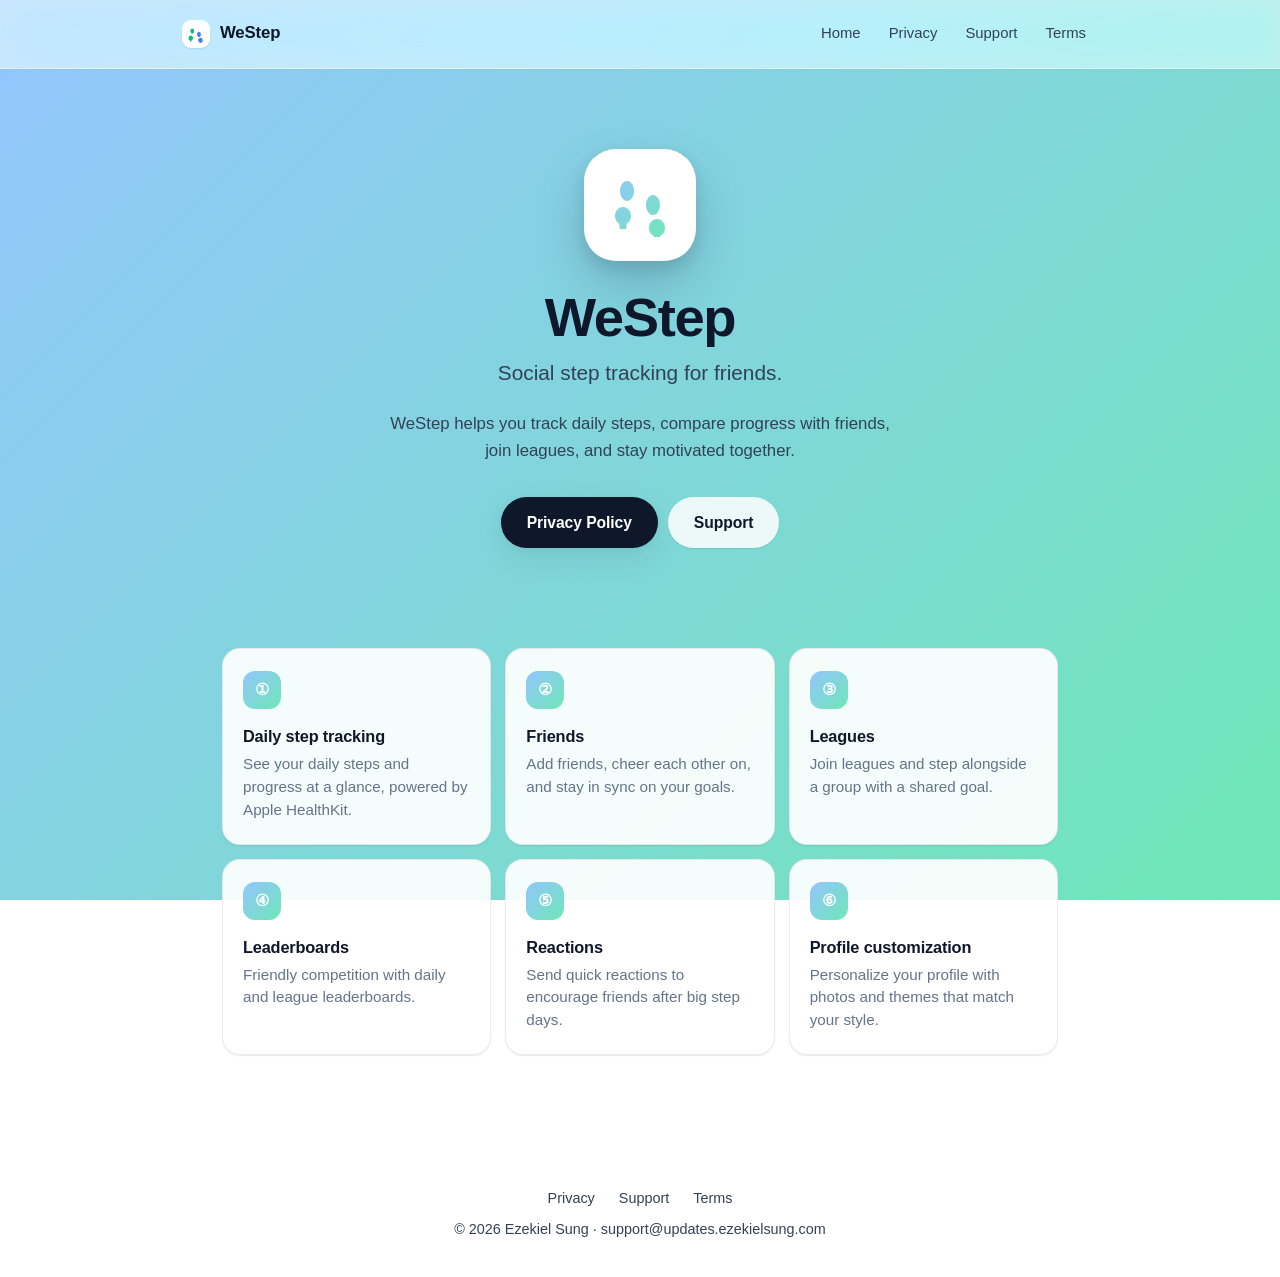
==== westep/index.html @ 593b80b9 "privacy stuff" ====
<!DOCTYPE html>
<html lang="en">
<head>
  <meta charset="UTF-8" />
  <meta name="viewport" content="width=device-width, initial-scale=1" />
  <title>WeStep — Social step tracking for friends</title>
  <meta name="description" content="WeStep helps you track daily steps, compare progress with friends, join leagues, and stay motivated together." />
  <meta name="theme-color" content="#93C5FD" />
  <meta property="og:title" content="WeStep — Social step tracking for friends" />
  <meta property="og:description" content="Track daily steps, compare progress with friends, join leagues, and stay motivated together." />
  <meta property="og:type" content="website" />
  <meta property="og:url" content="https://ezekielsung.com/westep/" />
  <link rel="stylesheet" href="styles.css" />
</head>
<body>
  <header class="site-header">
    <div class="wrap">
      <a class="brand" href="./" aria-label="WeStep home">
        <span class="brand-mark" aria-hidden="true">
          <svg width="18" height="18" viewBox="0 0 24 24" fill="none" xmlns="http://www.w3.org/2000/svg">
            <path d="M7 4.5C8.38 4.5 9.5 6.07 9.5 8C9.5 9.93 8.38 11.5 7 11.5C5.62 11.5 4.5 9.93 4.5 8C4.5 6.07 5.62 4.5 7 4.5Z" fill="#10B981"/>
            <path d="M16 9C17.38 9 18.5 10.57 18.5 12.5C18.5 14.43 17.38 16 16 16C14.62 16 13.5 14.43 13.5 12.5C13.5 10.57 14.62 9 16 9Z" fill="#3B82F6"/>
            <path d="M5 14C6.66 14 8 15.57 8 17.5C8 18.88 7.18 20.04 6 20.36V21.5C6 21.78 5.78 22 5.5 22H4.5C4.22 22 4 21.78 4 21.5V20.36C2.82 20.04 2 18.88 2 17.5C2 15.57 3.34 14 5 14Z" fill="#10B981"/>
            <path d="M18 17C19.66 17 21 18.57 21 20.5C21 21.88 20.18 23.04 19 23.36V23.5C19 23.78 18.78 24 18.5 24H17.5C17.22 24 17 23.78 17 23.5V23.36C15.82 23.04 15 21.88 15 20.5C15 18.57 16.34 17 18 17Z" fill="#3B82F6"/>
          </svg>
        </span>
        WeStep
      </a>
      <nav class="nav" aria-label="Primary">
        <a href="./">Home</a>
        <a href="privacy/">Privacy</a>
        <a href="support/">Support</a>
        <a href="terms/">Terms</a>
      </nav>
    </div>
  </header>

  <main>
    <section class="hero">
      <div class="hero-logo" aria-hidden="true">
        <svg width="64" height="64" viewBox="0 0 64 64" fill="none" xmlns="http://www.w3.org/2000/svg">
          <defs>
            <linearGradient id="hg" x1="0" y1="0" x2="64" y2="64" gradientUnits="userSpaceOnUse">
              <stop stop-color="#93C5FD"/>
              <stop offset="1" stop-color="#6EE7B7"/>
            </linearGradient>
          </defs>
          <path d="M19 8C22.87 8 26 12.48 26 18C26 23.52 22.87 28 19 28C15.13 28 12 23.52 12 18C12 12.48 15.13 8 19 8Z" fill="url(#hg)"/>
          <path d="M45 22C48.87 22 52 26.48 52 32C52 37.52 48.87 42 45 42C41.13 42 38 37.52 38 32C38 26.48 41.13 22 45 22Z" fill="url(#hg)"/>
          <path d="M15 34C19.42 34 23 38.03 23 43C23 46.55 21.13 49.55 18.5 50.85V55C18.5 55.55 18.05 56 17.5 56H12.5C11.95 56 11.5 55.55 11.5 55V50.85C8.87 49.55 7 46.55 7 43C7 38.03 10.58 34 15 34Z" fill="url(#hg)"/>
          <path d="M49 46C53.42 46 57 50.03 57 55C57 58.55 55.13 61.55 52.5 62.85V63C52.5 63.55 52.05 64 51.5 64H46.5C45.95 64 45.5 63.55 45.5 63V62.85C42.87 61.55 41 58.55 41 55C41 50.03 44.58 46 49 46Z" fill="url(#hg)"/>
        </svg>
      </div>
      <h1>WeStep</h1>
      <p class="tagline">Social step tracking for friends.</p>
      <p class="lede">WeStep helps you track daily steps, compare progress with friends, join leagues, and stay motivated together.</p>
      <div class="btn-row">
        <a class="btn btn-primary" href="privacy/">Privacy Policy</a>
        <a class="btn btn-secondary" href="support/">Support</a>
      </div>
    </section>

    <section class="feature-grid" aria-label="Features">
      <div class="feature">
        <div class="feature-icon" aria-hidden="true">①</div>
        <h3>Daily step tracking</h3>
        <p>See your daily steps and progress at a glance, powered by Apple HealthKit.</p>
      </div>
      <div class="feature">
        <div class="feature-icon" aria-hidden="true">②</div>
        <h3>Friends</h3>
        <p>Add friends, cheer each other on, and stay in sync on your goals.</p>
      </div>
      <div class="feature">
        <div class="feature-icon" aria-hidden="true">③</div>
        <h3>Leagues</h3>
        <p>Join leagues and step alongside a group with a shared goal.</p>
      </div>
      <div class="feature">
        <div class="feature-icon" aria-hidden="true">④</div>
        <h3>Leaderboards</h3>
        <p>Friendly competition with daily and league leaderboards.</p>
      </div>
      <div class="feature">
        <div class="feature-icon" aria-hidden="true">⑤</div>
        <h3>Reactions</h3>
        <p>Send quick reactions to encourage friends after big step days.</p>
      </div>
      <div class="feature">
        <div class="feature-icon" aria-hidden="true">⑥</div>
        <h3>Profile customization</h3>
        <p>Personalize your profile with photos and themes that match your style.</p>
      </div>
    </section>
  </main>

  <footer class="site-footer">
    <div class="footer-links">
      <a href="privacy/">Privacy</a>
      <a href="support/">Support</a>
      <a href="terms/">Terms</a>
    </div>
    <div>&copy; 2026 Ezekiel Sung &middot; <a href="mailto:support@updates.ezekielsung.com">support@updates.ezekielsung.com</a></div>
  </footer>
</body>
</html>
---- westep/styles.css ----
:root {
  --grad-start: #93C5FD;
  --grad-end: #6EE7B7;
  --ink: #0F172A;
  --ink-soft: #334155;
  --muted: #64748B;
  --surface: #FFFFFF;
  --surface-2: #F8FAFC;
  --border: rgba(15, 23, 42, 0.08);
  --accent: #10B981;
  --accent-ink: #047857;
  --shadow-sm: 0 1px 2px rgba(15, 23, 42, 0.06), 0 1px 1px rgba(15, 23, 42, 0.04);
  --shadow-md: 0 10px 30px rgba(15, 23, 42, 0.08), 0 2px 6px rgba(15, 23, 42, 0.04);
  --shadow-lg: 0 30px 60px rgba(15, 23, 42, 0.12), 0 8px 20px rgba(15, 23, 42, 0.06);
  --radius-sm: 12px;
  --radius: 18px;
  --radius-lg: 28px;
}

* { box-sizing: border-box; }

html { -webkit-text-size-adjust: 100%; }

body {
  margin: 0;
  min-height: 100vh;
  font-family: -apple-system, BlinkMacSystemFont, "SF Pro Text", "Segoe UI", Roboto, "Helvetica Neue", Arial, sans-serif;
  color: var(--ink);
  line-height: 1.6;
  font-size: 17px;
  background: linear-gradient(135deg, var(--grad-start) 0%, var(--grad-end) 100%);
  background-attachment: fixed;
  -webkit-font-smoothing: antialiased;
  -moz-osx-font-smoothing: grayscale;
}

a {
  color: var(--accent-ink);
  text-decoration: none;
  transition: color 0.15s ease;
}

a:hover, a:focus { color: var(--ink); text-decoration: underline; }

/* ---------- Header ---------- */
.site-header {
  position: sticky;
  top: 0;
  z-index: 20;
  backdrop-filter: saturate(160%) blur(14px);
  -webkit-backdrop-filter: saturate(160%) blur(14px);
  background: rgba(255, 255, 255, 0.55);
  border-bottom: 1px solid rgba(255, 255, 255, 0.4);
}

.site-header .wrap {
  max-width: 960px;
  margin: 0 auto;
  padding: 14px 22px;
  display: flex;
  flex-wrap: wrap;
  align-items: center;
  justify-content: space-between;
  gap: 12px;
}

.brand {
  display: inline-flex;
  align-items: center;
  gap: 10px;
  font-weight: 700;
  font-size: 1.05rem;
  letter-spacing: -0.01em;
  color: var(--ink);
}

.brand-mark {
  width: 28px;
  height: 28px;
  border-radius: 9px;
  background: #fff;
  display: inline-flex;
  align-items: center;
  justify-content: center;
  box-shadow: var(--shadow-sm);
}

.brand-mark svg { display: block; }

.nav {
  display: flex;
  flex-wrap: wrap;
  gap: 4px;
}

.nav a {
  font-size: 0.93rem;
  color: var(--ink-soft);
  padding: 8px 12px;
  border-radius: 999px;
  font-weight: 500;
  transition: background 0.15s ease, color 0.15s ease;
}

.nav a:hover, .nav a:focus {
  background: rgba(255, 255, 255, 0.6);
  color: var(--ink);
  text-decoration: none;
}

/* ---------- Main ---------- */
main {
  max-width: 880px;
  margin: 0 auto;
  padding: 56px 22px 64px;
}

/* ---------- Hero (landing) ---------- */
.hero {
  text-align: center;
  padding: 24px 0 40px;
}

.hero-logo {
  width: 112px;
  height: 112px;
  margin: 0 auto 28px;
  border-radius: 32px;
  background: #fff;
  display: flex;
  align-items: center;
  justify-content: center;
  box-shadow:
    0 24px 50px rgba(15, 23, 42, 0.18),
    0 8px 16px rgba(15, 23, 42, 0.10);
}

.hero-logo svg { display: block; }

.hero h1 {
  font-size: clamp(2.4rem, 6vw, 3.4rem);
  margin: 0 0 10px;
  color: var(--ink);
  letter-spacing: -0.025em;
  font-weight: 700;
  line-height: 1.05;
}

.tagline {
  font-size: clamp(1.1rem, 2.4vw, 1.3rem);
  color: var(--ink-soft);
  margin: 0 auto 22px;
  font-weight: 500;
  max-width: 30ch;
}

.lede {
  font-size: 1.05rem;
  color: var(--ink-soft);
  margin: 0 auto 32px;
  max-width: 56ch;
}

/* ---------- Buttons ---------- */
.btn-row {
  display: flex;
  flex-wrap: wrap;
  gap: 10px;
  justify-content: center;
  margin: 0 0 12px;
}

.btn {
  display: inline-flex;
  align-items: center;
  justify-content: center;
  padding: 13px 26px;
  border-radius: 999px;
  font-weight: 600;
  font-size: 0.98rem;
  letter-spacing: -0.005em;
  border: none;
  cursor: pointer;
  transition: transform 0.15s ease, box-shadow 0.15s ease, background 0.15s ease;
}

.btn-primary {
  background: var(--ink);
  color: #fff;
  box-shadow: var(--shadow-md);
}
.btn-primary:hover, .btn-primary:focus {
  background: #0B1220;
  color: #fff;
  text-decoration: none;
  transform: translateY(-1px);
  box-shadow: var(--shadow-lg);
}

.btn-secondary {
  background: rgba(255, 255, 255, 0.85);
  color: var(--ink);
  box-shadow: var(--shadow-sm);
}
.btn-secondary:hover, .btn-secondary:focus {
  background: #fff;
  color: var(--ink);
  text-decoration: none;
  transform: translateY(-1px);
  box-shadow: var(--shadow-md);
}

/* ---------- Feature grid ---------- */
.feature-grid {
  display: grid;
  grid-template-columns: repeat(auto-fit, minmax(220px, 1fr));
  gap: 14px;
  margin: 48px 0 0;
}

.feature {
  background: rgba(255, 255, 255, 0.92);
  border: 1px solid var(--border);
  border-radius: var(--radius);
  padding: 22px 20px;
  box-shadow: var(--shadow-sm);
  transition: transform 0.2s ease, box-shadow 0.2s ease;
}

.feature:hover {
  transform: translateY(-2px);
  box-shadow: var(--shadow-md);
}

.feature-icon {
  width: 38px;
  height: 38px;
  border-radius: 12px;
  background: linear-gradient(135deg, var(--grad-start), var(--grad-end));
  display: inline-flex;
  align-items: center;
  justify-content: center;
  margin-bottom: 14px;
  color: #fff;
  font-weight: 700;
  font-size: 1rem;
}

.feature h3 {
  margin: 0 0 4px;
  font-size: 1.02rem;
  color: var(--ink);
  font-weight: 600;
  letter-spacing: -0.01em;
}

.feature p {
  margin: 0;
  font-size: 0.95rem;
  color: var(--muted);
  line-height: 1.5;
}

/* ---------- Content pages ---------- */
.page {
  background: #fff;
  border-radius: var(--radius-lg);
  padding: 44px clamp(22px, 5vw, 48px);
  box-shadow: var(--shadow-md);
}

.page h1 {
  font-size: clamp(1.9rem, 4vw, 2.4rem);
  margin: 0 0 6px;
  color: var(--ink);
  letter-spacing: -0.02em;
  font-weight: 700;
  line-height: 1.15;
}

.page .meta {
  color: var(--muted);
  font-size: 0.92rem;
  margin: 0 0 32px;
}

.page h2 {
  font-size: 1.2rem;
  margin: 36px 0 10px;
  color: var(--ink);
  font-weight: 600;
  letter-spacing: -0.01em;
}

.page h3 {
  font-size: 1.02rem;
  margin: 22px 0 6px;
  color: var(--ink);
  font-weight: 600;
}

.page p, .page li {
  font-size: 1rem;
  color: var(--ink-soft);
}

.page strong { color: var(--ink); }

.page ul, .page ol { padding-left: 22px; }

.page li { margin-bottom: 6px; }

.page a { color: var(--accent-ink); font-weight: 500; }

.callout {
  background: linear-gradient(135deg, rgba(147, 197, 253, 0.16), rgba(110, 231, 183, 0.16));
  border: 1px solid rgba(15, 23, 42, 0.06);
  border-radius: var(--radius);
  padding: 16px 20px;
  margin: 20px 0;
}

.callout p { margin: 0; color: var(--ink); }

/* ---------- Footer ---------- */
.site-footer {
  margin-top: 40px;
  padding: 28px 22px 36px;
  text-align: center;
  color: var(--ink-soft);
  font-size: 0.9rem;
}

.site-footer a { color: var(--ink-soft); font-weight: 500; }
.site-footer a:hover { color: var(--ink); }

.site-footer .footer-links { margin-bottom: 8px; }
.site-footer .footer-links a { margin: 0 10px; }

/* ---------- Mobile ---------- */
@media (max-width: 560px) {
  main { padding: 36px 18px 48px; }
  .page { padding: 32px 22px; border-radius: 22px; }
  .hero { padding: 12px 0 28px; }
  .hero-logo { width: 96px; height: 96px; border-radius: 28px; margin-bottom: 22px; }
  .site-header .wrap { padding: 12px 16px; }
  .nav a { padding: 6px 10px; font-size: 0.9rem; }
}
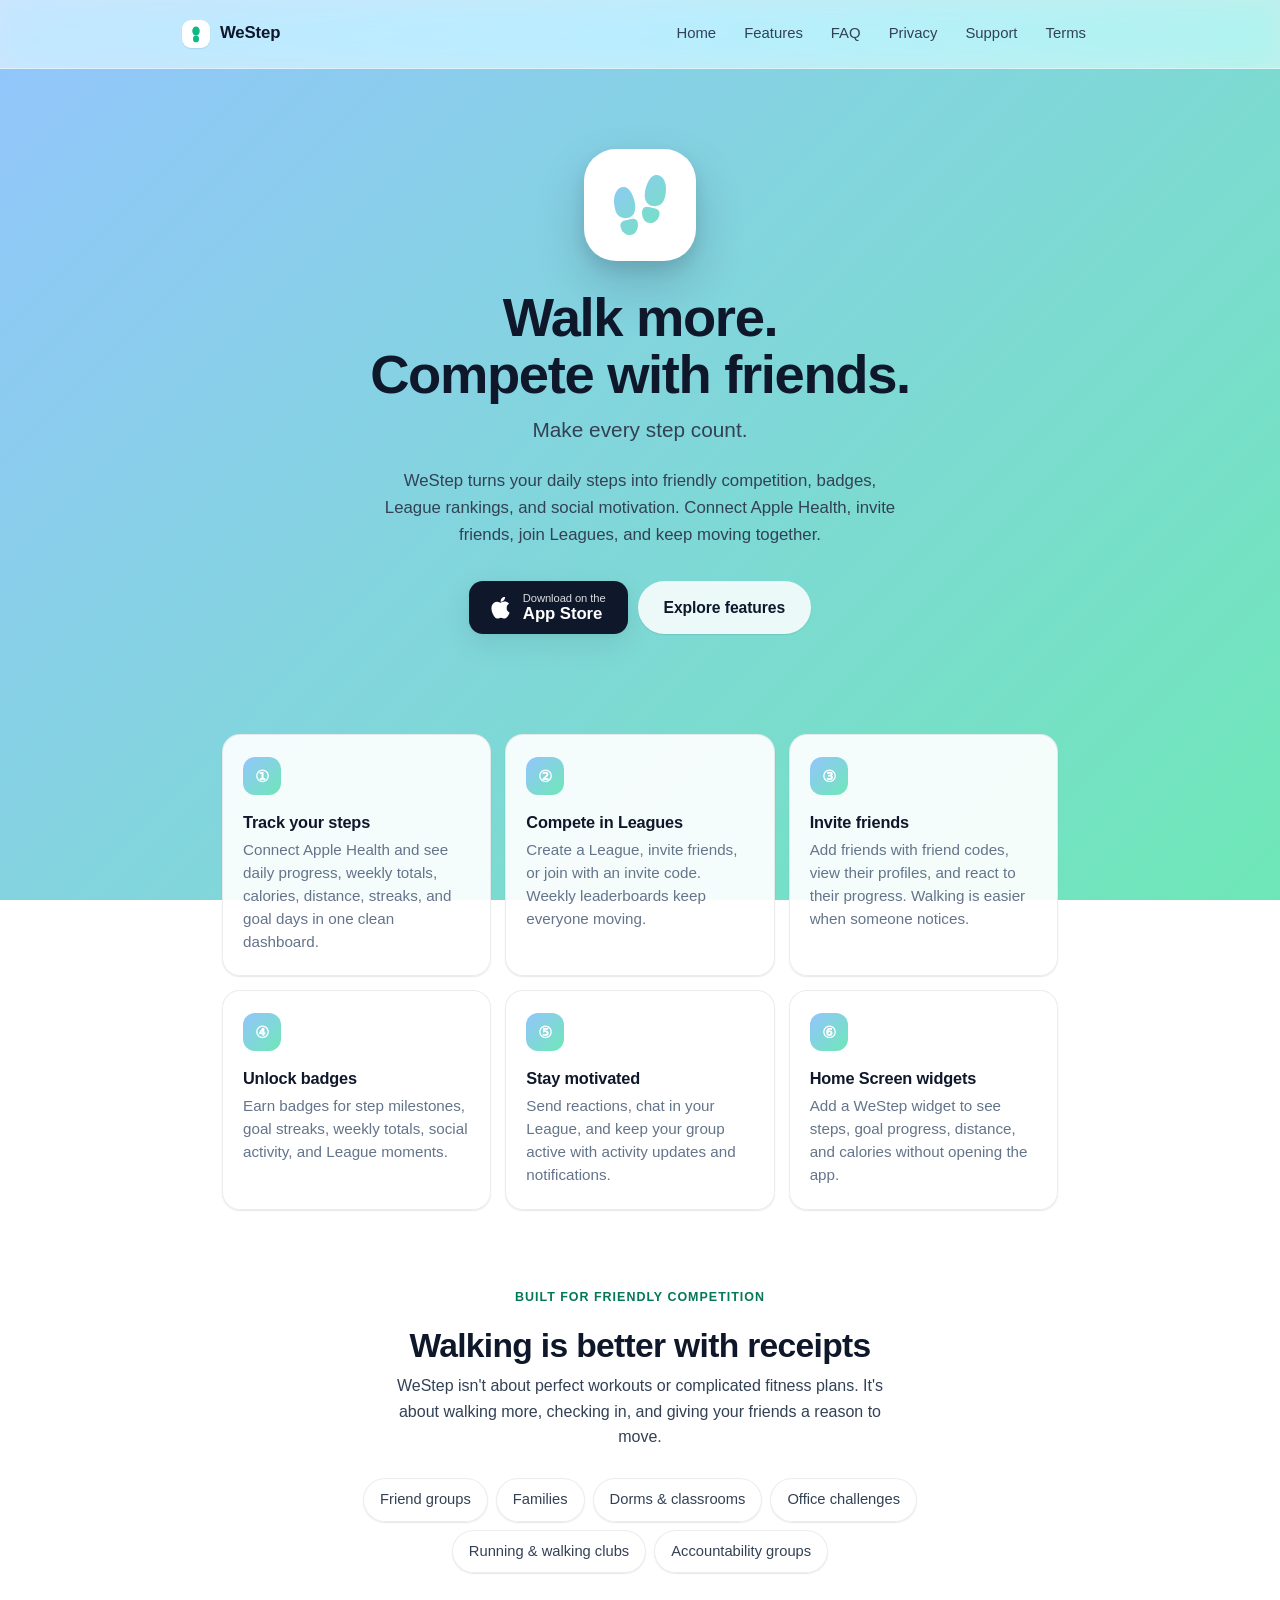
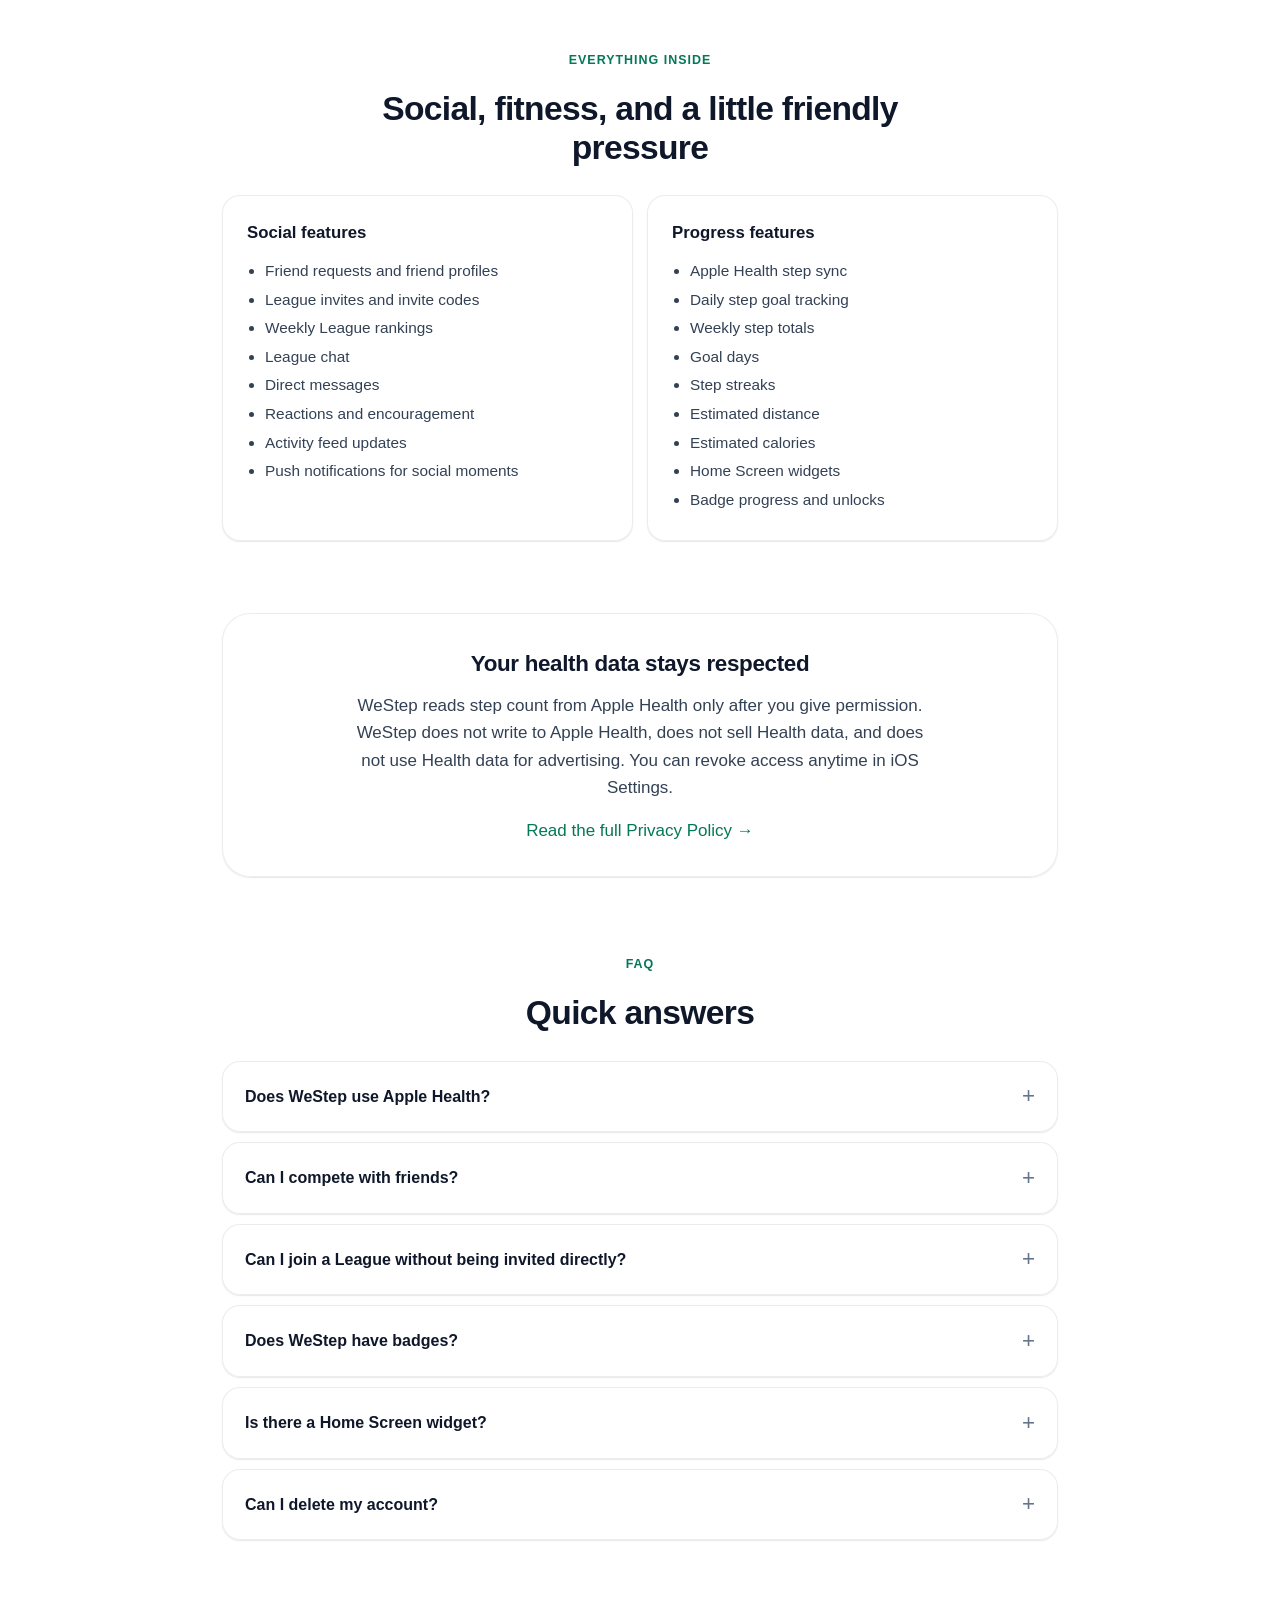
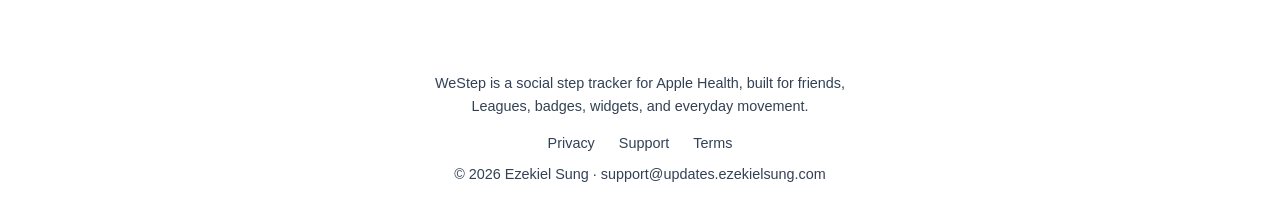
==== commit f7e608b7: "revamp" ====
--- a/westep/index.html
+++ b/westep/index.html
@@ -3,11 +3,11 @@
 <head>
   <meta charset="UTF-8" />
   <meta name="viewport" content="width=device-width, initial-scale=1" />
-  <title>WeStep — Social step tracking for friends</title>
-  <meta name="description" content="WeStep helps you track daily steps, compare progress with friends, join leagues, and stay motivated together." />
+  <title>WeStep — Walk more. Compete with friends.</title>
+  <meta name="description" content="WeStep turns your daily steps into friendly competition, badges, League rankings, and social motivation. Connect Apple Health, invite friends, and keep moving together." />
   <meta name="theme-color" content="#93C5FD" />
-  <meta property="og:title" content="WeStep — Social step tracking for friends" />
-  <meta property="og:description" content="Track daily steps, compare progress with friends, join leagues, and stay motivated together." />
+  <meta property="og:title" content="WeStep — Walk more. Compete with friends." />
+  <meta property="og:description" content="Track steps from Apple Health, hit daily goals, unlock badges, and compete in weekly Leagues with friends." />
   <meta property="og:type" content="website" />
   <meta property="og:url" content="https://ezekielsung.com/westep/" />
   <link rel="stylesheet" href="styles.css" />
@@ -18,16 +18,16 @@
       <a class="brand" href="./" aria-label="WeStep home">
         <span class="brand-mark" aria-hidden="true">
           <svg width="18" height="18" viewBox="0 0 24 24" fill="none" xmlns="http://www.w3.org/2000/svg">
-            <path d="M7 4.5C8.38 4.5 9.5 6.07 9.5 8C9.5 9.93 8.38 11.5 7 11.5C5.62 11.5 4.5 9.93 4.5 8C4.5 6.07 5.62 4.5 7 4.5Z" fill="#10B981"/>
-            <path d="M16 9C17.38 9 18.5 10.57 18.5 12.5C18.5 14.43 17.38 16 16 16C14.62 16 13.5 14.43 13.5 12.5C13.5 10.57 14.62 9 16 9Z" fill="#3B82F6"/>
-            <path d="M5 14C6.66 14 8 15.57 8 17.5C8 18.88 7.18 20.04 6 20.36V21.5C6 21.78 5.78 22 5.5 22H4.5C4.22 22 4 21.78 4 21.5V20.36C2.82 20.04 2 18.88 2 17.5C2 15.57 3.34 14 5 14Z" fill="#10B981"/>
-            <path d="M18 17C19.66 17 21 18.57 21 20.5C21 21.88 20.18 23.04 19 23.36V23.5C19 23.78 18.78 24 18.5 24H17.5C17.22 24 17 23.78 17 23.5V23.36C15.82 23.04 15 21.88 15 20.5C15 18.57 16.34 17 18 17Z" fill="#3B82F6"/>
+            <ellipse cx="12" cy="8" rx="5" ry="6" fill="#10B981"/>
+            <ellipse cx="12" cy="18.5" rx="4" ry="4.5" fill="#10B981"/>
           </svg>
         </span>
         WeStep
       </a>
       <nav class="nav" aria-label="Primary">
         <a href="./">Home</a>
+        <a href="#features">Features</a>
+        <a href="#faq">FAQ</a>
         <a href="privacy/">Privacy</a>
         <a href="support/">Support</a>
         <a href="terms/">Terms</a>
@@ -38,63 +38,169 @@
   <main>
     <section class="hero">
       <div class="hero-logo" aria-hidden="true">
-        <svg width="64" height="64" viewBox="0 0 64 64" fill="none" xmlns="http://www.w3.org/2000/svg">
+        <!-- Footsteps icon by Ionicons (MIT) — https://github.com/ionic-team/ionicons -->
+        <svg width="64" height="64" viewBox="0 0 512 512" fill="none" xmlns="http://www.w3.org/2000/svg">
           <defs>
-            <linearGradient id="hg" x1="0" y1="0" x2="64" y2="64" gradientUnits="userSpaceOnUse">
+            <linearGradient id="hg" x1="0" y1="0" x2="512" y2="512" gradientUnits="userSpaceOnUse">
               <stop stop-color="#93C5FD"/>
               <stop offset="1" stop-color="#6EE7B7"/>
             </linearGradient>
           </defs>
-          <path d="M19 8C22.87 8 26 12.48 26 18C26 23.52 22.87 28 19 28C15.13 28 12 23.52 12 18C12 12.48 15.13 8 19 8Z" fill="url(#hg)"/>
-          <path d="M45 22C48.87 22 52 26.48 52 32C52 37.52 48.87 42 45 42C41.13 42 38 37.52 38 32C38 26.48 41.13 22 45 22Z" fill="url(#hg)"/>
-          <path d="M15 34C19.42 34 23 38.03 23 43C23 46.55 21.13 49.55 18.5 50.85V55C18.5 55.55 18.05 56 17.5 56H12.5C11.95 56 11.5 55.55 11.5 55V50.85C8.87 49.55 7 46.55 7 43C7 38.03 10.58 34 15 34Z" fill="url(#hg)"/>
-          <path d="M49 46C53.42 46 57 50.03 57 55C57 58.55 55.13 61.55 52.5 62.85V63C52.5 63.55 52.05 64 51.5 64H46.5C45.95 64 45.5 63.55 45.5 63V62.85C42.87 61.55 41 58.55 41 55C41 50.03 44.58 46 49 46Z" fill="url(#hg)"/>
+          <g fill="url(#hg)">
+            <path d="M133.83,361.27c-22.61,0-41-8.17-54.79-24.39S56.2,296.59,50.93,261.57c-7.76-51.61-.06-95.11,21.68-122.48,12.8-16.12,29.6-25.44,48.58-26.94,16.25-1.3,40.54,5.29,64,44,14.69,24.24,25.86,56.44,30.65,88.34h0c5.79,38.51,1.48,66.86-13.18,86.65-11.64,15.72-29.54,25.46-53.21,29A106.46,106.46,0,0,1,133.83,361.27Z"/>
+            <path d="M173,496c-13.21,0-26.6-4.23-38.66-12.36a79.79,79.79,0,0,1-33.52-50.6c-2.85-14.66-1.14-26.31,5.22-35.64,10.33-15.15,28.87-18.56,48.49-22.18,2.07-.38,4.17-.76,6.3-1.17,4.52-.86,9.14-2,13.62-3.11,16.78-4.14,34.14-8.43,48.47,1.75,9.59,6.8,15,18.36,16.62,35.32h0c1.84,19.57-2.36,39.1-11.83,55-10.19,17.11-25.47,28.42-43,31.86A61,61,0,0,1,173,496Z"/>
+            <path d="M378.17,265.27a106.69,106.69,0,0,1-15.6-1.2c-23.66-3.5-41.56-13.25-53.2-29-14.66-19.79-19-48.13-13.18-86.65,4.79-31.93,15.93-64.1,30.55-88.25,23.34-38.57,47.66-45.26,64-44.08,18.92,1.38,35.69,10.57,48.51,26.6,21.89,27.37,29.65,71,21.86,122.84-5.27,35-14.2,58.95-28.11,75.31S400.78,265.27,378.17,265.27Z"/>
+            <path d="M339,400a61,61,0,0,1-11.68-1.13c-17.56-3.44-32.84-14.75-43-31.86-9.47-15.9-13.67-35.43-11.83-55h0c1.6-17,7-28.52,16.62-35.33,14.33-10.17,31.69-5.89,48.47-1.74,4.48,1.1,9.1,2.24,13.62,3.11l6.29,1.17c19.63,3.61,38.17,7,48.5,22.17,6.36,9.33,8.07,21,5.22,35.64a79.78,79.78,0,0,1-33.52,50.61C365.56,395.78,352.17,400,339,400Z"/>
+          </g>
         </svg>
       </div>
-      <h1>WeStep</h1>
-      <p class="tagline">Social step tracking for friends.</p>
-      <p class="lede">WeStep helps you track daily steps, compare progress with friends, join leagues, and stay motivated together.</p>
+      <h1>Walk more.<br/>Compete with friends.</h1>
+      <p class="tagline">Make every step count.</p>
+      <p class="lede">WeStep turns your daily steps into friendly competition, badges, League rankings, and social motivation. Connect Apple Health, invite friends, join Leagues, and keep moving together.</p>
       <div class="btn-row">
-        <a class="btn btn-primary" href="privacy/">Privacy Policy</a>
-        <a class="btn btn-secondary" href="support/">Support</a>
-      </div>
-    </section>
-
-    <section class="feature-grid" aria-label="Features">
+        <!-- TODO: replace href="#" with App Store URL once live -->
+        <a class="btn-appstore" href="#" aria-label="Download WeStep on the App Store">
+          <svg class="ap-logo" width="22" height="22" viewBox="0 0 24 24" fill="currentColor" xmlns="http://www.w3.org/2000/svg" aria-hidden="true">
+            <path d="M17.05 12.04c-.03-3.06 2.5-4.53 2.61-4.6-1.42-2.08-3.64-2.36-4.43-2.4-1.89-.19-3.69 1.11-4.65 1.11-.97 0-2.45-1.08-4.03-1.05-2.07.03-3.98 1.2-5.05 3.05-2.15 3.73-.55 9.25 1.55 12.28 1.03 1.48 2.25 3.14 3.85 3.08 1.55-.06 2.13-1 4-1 1.86 0 2.4 1 4.04.97 1.67-.03 2.72-1.5 3.73-2.99 1.18-1.71 1.66-3.37 1.69-3.46-.04-.02-3.24-1.24-3.27-4.94zM14.13 3.5c.85-1.03 1.42-2.46 1.27-3.88-1.22.05-2.71.81-3.59 1.83-.78.9-1.47 2.36-1.28 3.75 1.36.1 2.74-.69 3.6-1.7z"/>
+          </svg>
+          <span class="ap-text">
+            <small>Download on the</small>
+            <strong>App Store</strong>
+          </span>
+        </a>
+        <a class="btn btn-secondary" href="#features">Explore features</a>
+      </div>
+    </section>
+
+    <section class="feature-grid" id="features" aria-label="Features">
       <div class="feature">
         <div class="feature-icon" aria-hidden="true">①</div>
-        <h3>Daily step tracking</h3>
-        <p>See your daily steps and progress at a glance, powered by Apple HealthKit.</p>
+        <h3>Track your steps</h3>
+        <p>Connect Apple Health and see daily progress, weekly totals, calories, distance, streaks, and goal days in one clean dashboard.</p>
       </div>
       <div class="feature">
         <div class="feature-icon" aria-hidden="true">②</div>
-        <h3>Friends</h3>
-        <p>Add friends, cheer each other on, and stay in sync on your goals.</p>
+        <h3>Compete in Leagues</h3>
+        <p>Create a League, invite friends, or join with an invite code. Weekly leaderboards keep everyone moving.</p>
       </div>
       <div class="feature">
         <div class="feature-icon" aria-hidden="true">③</div>
-        <h3>Leagues</h3>
-        <p>Join leagues and step alongside a group with a shared goal.</p>
+        <h3>Invite friends</h3>
+        <p>Add friends with friend codes, view their profiles, and react to their progress. Walking is easier when someone notices.</p>
       </div>
       <div class="feature">
         <div class="feature-icon" aria-hidden="true">④</div>
-        <h3>Leaderboards</h3>
-        <p>Friendly competition with daily and league leaderboards.</p>
+        <h3>Unlock badges</h3>
+        <p>Earn badges for step milestones, goal streaks, weekly totals, social activity, and League moments.</p>
       </div>
       <div class="feature">
         <div class="feature-icon" aria-hidden="true">⑤</div>
-        <h3>Reactions</h3>
-        <p>Send quick reactions to encourage friends after big step days.</p>
+        <h3>Stay motivated</h3>
+        <p>Send reactions, chat in your League, and keep your group active with activity updates and notifications.</p>
       </div>
       <div class="feature">
         <div class="feature-icon" aria-hidden="true">⑥</div>
-        <h3>Profile customization</h3>
-        <p>Personalize your profile with photos and themes that match your style.</p>
+        <h3>Home Screen widgets</h3>
+        <p>Add a WeStep widget to see steps, goal progress, distance, and calories without opening the app.</p>
+      </div>
+    </section>
+
+    <section class="section">
+      <div class="section-head">
+        <span class="eyebrow">Built for friendly competition</span>
+        <h2>Walking is better with receipts</h2>
+        <p>WeStep isn't about perfect workouts or complicated fitness plans. It's about walking more, checking in, and giving your friends a reason to move.</p>
+      </div>
+      <div class="chips" aria-label="Use cases">
+        <span class="chip">Friend groups</span>
+        <span class="chip">Families</span>
+        <span class="chip">Dorms &amp; classrooms</span>
+        <span class="chip">Office challenges</span>
+        <span class="chip">Running &amp; walking clubs</span>
+        <span class="chip">Accountability groups</span>
+      </div>
+    </section>
+
+    <section class="section">
+      <div class="section-head">
+        <span class="eyebrow">Everything inside</span>
+        <h2>Social, fitness, and a little friendly pressure</h2>
+      </div>
+      <div class="two-col">
+        <div class="col">
+          <h3>Social features</h3>
+          <ul>
+            <li>Friend requests and friend profiles</li>
+            <li>League invites and invite codes</li>
+            <li>Weekly League rankings</li>
+            <li>League chat</li>
+            <li>Direct messages</li>
+            <li>Reactions and encouragement</li>
+            <li>Activity feed updates</li>
+            <li>Push notifications for social moments</li>
+          </ul>
+        </div>
+        <div class="col">
+          <h3>Progress features</h3>
+          <ul>
+            <li>Apple Health step sync</li>
+            <li>Daily step goal tracking</li>
+            <li>Weekly step totals</li>
+            <li>Goal days</li>
+            <li>Step streaks</li>
+            <li>Estimated distance</li>
+            <li>Estimated calories</li>
+            <li>Home Screen widgets</li>
+            <li>Badge progress and unlocks</li>
+          </ul>
+        </div>
+      </div>
+    </section>
+
+    <section class="section">
+      <div class="privacy-callout">
+        <h2>Your health data stays respected</h2>
+        <p>WeStep reads step count from Apple Health only after you give permission. WeStep does not write to Apple Health, does not sell Health data, and does not use Health data for advertising. You can revoke access anytime in iOS Settings.</p>
+        <p><a href="privacy/">Read the full Privacy Policy →</a></p>
+      </div>
+    </section>
+
+    <section class="section" id="faq">
+      <div class="section-head">
+        <span class="eyebrow">FAQ</span>
+        <h2>Quick answers</h2>
+      </div>
+      <div class="faq">
+        <details>
+          <summary>Does WeStep use Apple Health?</summary>
+          <p>Yes. WeStep reads your step count from Apple Health after you give permission. It doesn't write to Health and doesn't sell Health data.</p>
+        </details>
+        <details>
+          <summary>Can I compete with friends?</summary>
+          <p>Yes. Add friends, create Leagues, invite people, and compete on weekly step leaderboards.</p>
+        </details>
+        <details>
+          <summary>Can I join a League without being invited directly?</summary>
+          <p>Yes. You can join with a League invite code shared by a friend or organizer.</p>
+        </details>
+        <details>
+          <summary>Does WeStep have badges?</summary>
+          <p>Yes. Unlock badges for steps, streaks, weekly totals, social activity, and League progress.</p>
+        </details>
+        <details>
+          <summary>Is there a Home Screen widget?</summary>
+          <p>Yes. Add the WeStep widget to keep steps, goal progress, distance, and calories visible throughout the day.</p>
+        </details>
+        <details>
+          <summary>Can I delete my account?</summary>
+          <p>Yes. Open WeStep → Profile → Settings → Delete Account. If you can't access the app, email <a href="mailto:support@updates.ezekielsung.com">support@updates.ezekielsung.com</a>.</p>
+        </details>
       </div>
     </section>
   </main>
 
   <footer class="site-footer">
+    <p style="max-width: 56ch; margin: 0 auto 14px;">WeStep is a social step tracker for Apple Health, built for friends, Leagues, badges, widgets, and everyday movement.</p>
     <div class="footer-links">
       <a href="privacy/">Privacy</a>
       <a href="support/">Support</a>
--- a/westep/styles.css
+++ b/westep/styles.css
@@ -337,6 +337,175 @@
 .site-footer .footer-links { margin-bottom: 8px; }
 .site-footer .footer-links a { margin: 0 10px; }
 
+/* ---------- App Store button ---------- */
+.btn-appstore {
+  display: inline-flex;
+  align-items: center;
+  gap: 10px;
+  padding: 12px 22px;
+  background: #0F172A;
+  color: #fff;
+  border-radius: 14px;
+  font-weight: 600;
+  letter-spacing: -0.005em;
+  box-shadow: var(--shadow-md);
+  transition: transform 0.15s ease, box-shadow 0.15s ease, background 0.15s ease;
+}
+.btn-appstore:hover, .btn-appstore:focus {
+  background: #000;
+  color: #fff;
+  text-decoration: none;
+  transform: translateY(-1px);
+  box-shadow: var(--shadow-lg);
+}
+.btn-appstore .ap-logo { display: block; }
+.btn-appstore .ap-text { display: flex; flex-direction: column; line-height: 1.05; text-align: left; }
+.btn-appstore .ap-text small { font-size: 0.7rem; opacity: 0.85; font-weight: 500; }
+.btn-appstore .ap-text strong { font-size: 1.05rem; font-weight: 600; }
+
+/* ---------- Section heading ---------- */
+.section {
+  margin-top: 72px;
+}
+.section-head {
+  text-align: center;
+  margin: 0 auto 28px;
+  max-width: 56ch;
+}
+.section-head .eyebrow {
+  display: inline-block;
+  font-size: 0.78rem;
+  font-weight: 600;
+  letter-spacing: 0.08em;
+  text-transform: uppercase;
+  color: var(--accent-ink);
+  background: rgba(255, 255, 255, 0.7);
+  padding: 5px 12px;
+  border-radius: 999px;
+  margin-bottom: 14px;
+}
+.section-head h2 {
+  font-size: clamp(1.6rem, 3.5vw, 2.1rem);
+  margin: 0 0 8px;
+  color: var(--ink);
+  font-weight: 700;
+  letter-spacing: -0.02em;
+  line-height: 1.15;
+}
+.section-head p {
+  margin: 0;
+  color: var(--ink-soft);
+  font-size: 1rem;
+}
+
+/* ---------- Use case chips ---------- */
+.chips {
+  display: flex;
+  flex-wrap: wrap;
+  gap: 8px;
+  justify-content: center;
+  max-width: 640px;
+  margin: 0 auto;
+}
+.chip {
+  background: rgba(255, 255, 255, 0.85);
+  border: 1px solid var(--border);
+  color: var(--ink-soft);
+  padding: 9px 16px;
+  border-radius: 999px;
+  font-size: 0.92rem;
+  font-weight: 500;
+  box-shadow: var(--shadow-sm);
+}
+
+/* ---------- Two-col list ---------- */
+.two-col {
+  display: grid;
+  grid-template-columns: repeat(auto-fit, minmax(260px, 1fr));
+  gap: 14px;
+}
+.col {
+  background: rgba(255, 255, 255, 0.94);
+  border: 1px solid var(--border);
+  border-radius: var(--radius);
+  padding: 24px;
+  box-shadow: var(--shadow-sm);
+}
+.col h3 {
+  margin: 0 0 12px;
+  font-size: 1.05rem;
+  color: var(--ink);
+  font-weight: 600;
+}
+.col ul { margin: 0; padding-left: 18px; }
+.col li { color: var(--ink-soft); font-size: 0.96rem; margin-bottom: 4px; }
+
+/* ---------- Privacy callout ---------- */
+.privacy-callout {
+  background: rgba(255, 255, 255, 0.94);
+  border: 1px solid var(--border);
+  border-radius: var(--radius-lg);
+  padding: 32px clamp(22px, 4vw, 40px);
+  box-shadow: var(--shadow-sm);
+  text-align: center;
+}
+.privacy-callout h2 {
+  margin: 0 0 10px;
+  font-size: 1.4rem;
+  color: var(--ink);
+  font-weight: 700;
+  letter-spacing: -0.015em;
+}
+.privacy-callout p {
+  margin: 0 auto 16px;
+  color: var(--ink-soft);
+  max-width: 60ch;
+}
+.privacy-callout p:last-child { margin-bottom: 0; }
+
+/* ---------- FAQ ---------- */
+.faq {
+  display: grid;
+  gap: 10px;
+}
+.faq details {
+  background: rgba(255, 255, 255, 0.94);
+  border: 1px solid var(--border);
+  border-radius: var(--radius);
+  padding: 4px 22px;
+  box-shadow: var(--shadow-sm);
+  transition: box-shadow 0.15s ease;
+}
+.faq details[open] { box-shadow: var(--shadow-md); }
+.faq summary {
+  list-style: none;
+  cursor: pointer;
+  padding: 18px 0;
+  font-weight: 600;
+  color: var(--ink);
+  font-size: 1rem;
+  display: flex;
+  align-items: center;
+  justify-content: space-between;
+  gap: 12px;
+}
+.faq summary::-webkit-details-marker { display: none; }
+.faq summary::after {
+  content: "+";
+  font-weight: 400;
+  font-size: 1.4rem;
+  color: var(--muted);
+  transition: transform 0.2s ease;
+  line-height: 1;
+}
+.faq details[open] summary::after { content: "−"; }
+.faq details p {
+  margin: 0 0 18px;
+  color: var(--ink-soft);
+  font-size: 0.97rem;
+  line-height: 1.55;
+}
+
 /* ---------- Mobile ---------- */
 @media (max-width: 560px) {
   main { padding: 36px 18px 48px; }
